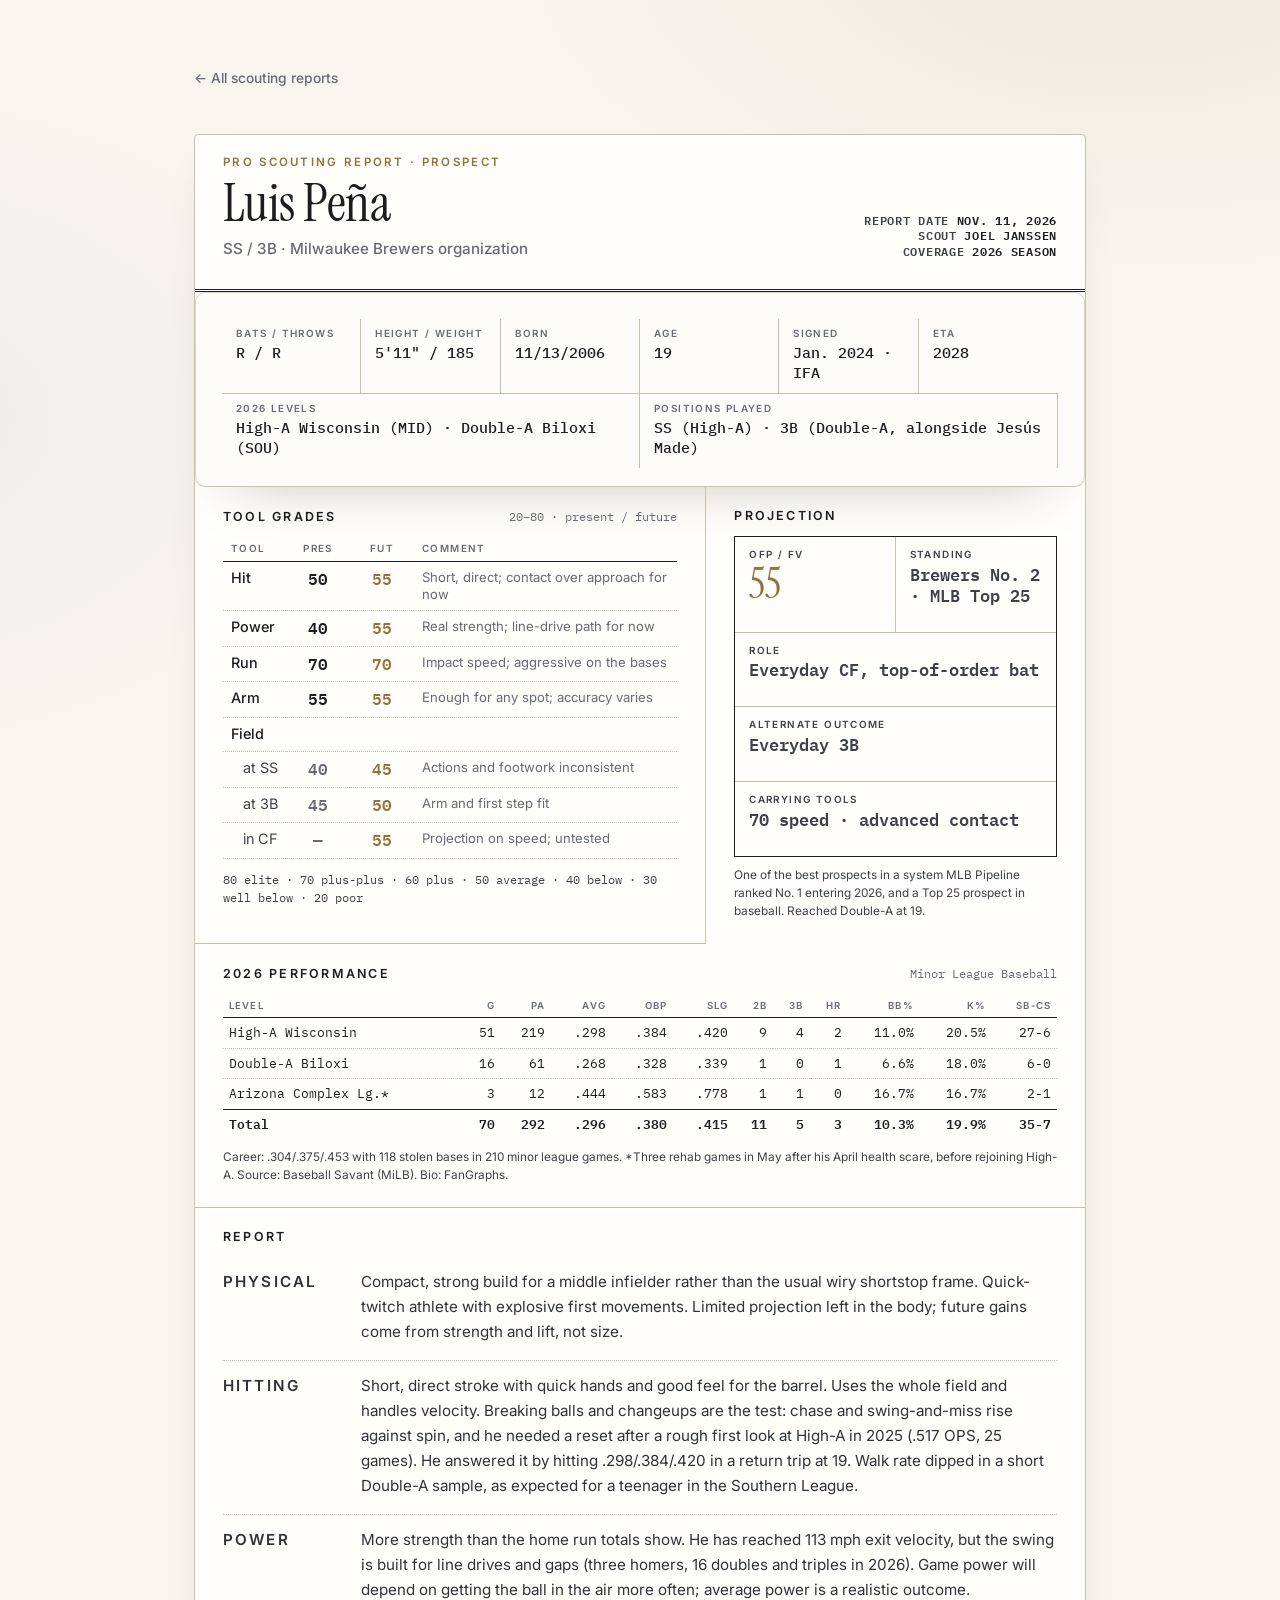
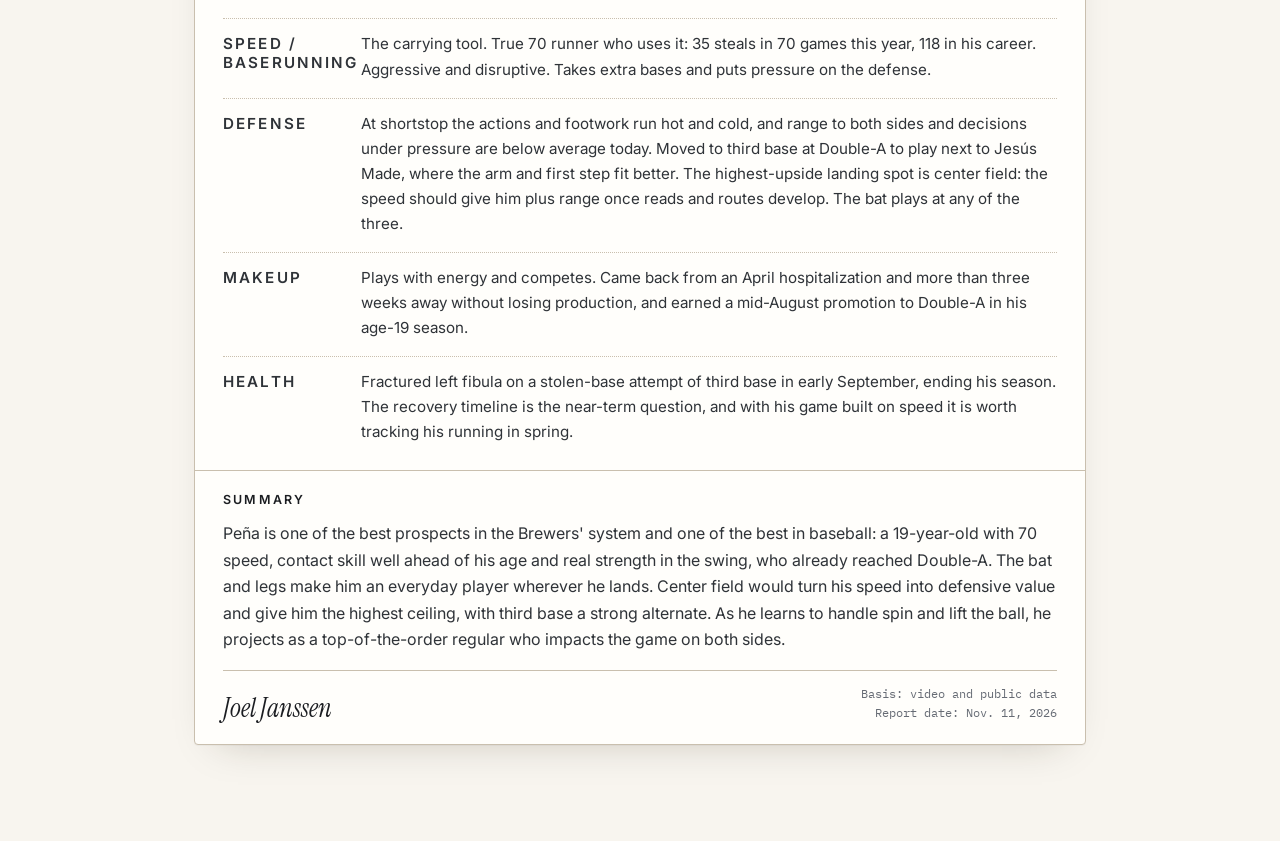
==== reports/2026-luis-pena.html @ c91b813a "Scouting: add Luis Peña pro scouting report Co-Authored-By: Claude Opus 5.5 <noreply@anthropic.com> " ====
<!doctype html>
<html lang="en">
<head>
  <meta charset="utf-8">
  <meta name="viewport" content="width=device-width, initial-scale=1">
  <meta name="color-scheme" content="light">
  <title>Scouting report: Luis Peña, SS, Milwaukee Brewers | Joel Janssen</title>
  <meta name="description" content="Pro scouting report on Brewers shortstop prospect Luis Peña: tool grades, 2026 performance, defensive outlook and projection. By Joel Janssen.">
  <link rel="icon" type="image/png" href="../images/favicon-32.png?v=20261111222240">
  <link rel="preconnect" href="https://fonts.googleapis.com">
  <link rel="preconnect" href="https://fonts.gstatic.com" crossorigin>
  <link href="https://fonts.googleapis.com/css2?family=Instrument+Serif:ital@0;1&family=Inter:wght@400;500;600&family=IBM+Plex+Mono:wght@400;500;600&display=swap" rel="stylesheet">
  <link rel="stylesheet" href="../styles.css?v=20261111222240">
  <style>
    .page.wide { max-width: 940px; }
    .sheet {
      --mono: "IBM Plex Mono", ui-monospace, "SFMono-Regular", Consolas, monospace;
      --rule: #c9bfae;
      background: #fffefb; border: 1px solid var(--rule); border-radius: 4px;
      box-shadow: 0 1px 0 rgba(0,0,0,.03), 0 18px 40px -24px rgba(40,30,10,.25);
      padding: 0; overflow: hidden; color: var(--ink);
    }
    .sheet-top {
      display: flex; justify-content: space-between; align-items: flex-end; gap: 16px; flex-wrap: wrap;
      padding: 22px 28px 16px; border-bottom: 3px double var(--ink);
    }
    .sheet-top .kind { font: 600 0.72rem/1 var(--sans); letter-spacing: .2em; text-transform: uppercase; color: var(--accent); margin-bottom: 8px; }
    .sheet-top h1 { font-size: clamp(2.3rem, 5vw, 3.3rem); margin: 0; }
    .sheet-top .org { font: 500 0.95rem/1.4 var(--sans); color: var(--muted); margin-top: 6px; }
    .stamp {
      font: 600 0.74rem/1.35 var(--mono); text-transform: uppercase; letter-spacing: .06em; text-align: right; color: var(--muted);
    }
    .stamp b { color: var(--ink); font-weight: 600; }

    /* boxed field grid, like a printed form */
    .fields { display: grid; grid-template-columns: repeat(6, 1fr); border-bottom: 1px solid var(--rule); }
    .f { padding: 9px 14px 10px; border-right: 1px solid var(--rule); border-top: 1px solid var(--rule); min-width: 0; }
    .fields > .f:nth-child(-n+6) { border-top: 0; }
    .f:nth-child(6n) { border-right: 0; }
    .f.s2 { grid-column: span 2; }
    .f.s3 { grid-column: span 3; }
    .f dt, .lbl { font: 600 0.62rem/1.2 var(--sans); letter-spacing: .14em; text-transform: uppercase; color: var(--muted); margin: 0 0 3px; }
    .f dd { margin: 0; font: 500 0.92rem/1.35 var(--mono); }

    .sec { padding: 22px 28px; border-bottom: 1px solid var(--rule); }
    .sec:last-child { border-bottom: 0; }
    .sec-h { display: flex; align-items: baseline; justify-content: space-between; gap: 12px; margin: 0 0 12px; }
    .sec-h h2 { font: 600 0.78rem/1.2 var(--sans); letter-spacing: .18em; text-transform: uppercase; margin: 0; padding: 0; border: 0; color: var(--ink); }
    .sec-h span { font: 400 0.78rem/1.2 var(--mono); color: var(--muted); }

    .two { display: grid; grid-template-columns: 1.35fr 1fr; gap: 0; }
    .two > .sec:first-child { border-right: 1px solid var(--rule); }

    table.g { width: 100%; border-collapse: collapse; font: 400 0.9rem/1.3 var(--mono); }
    table.g th { font: 600 0.62rem/1.2 var(--sans); letter-spacing: .14em; text-transform: uppercase; color: var(--muted); text-align: left; padding: 6px 8px; border-bottom: 1.5px solid var(--ink); }
    table.g td { padding: 7px 8px; border-bottom: 1px dotted var(--rule); vertical-align: top; }
    table.g td.n, table.g th.n { text-align: center; width: 64px; }
    table.g td.n { font-weight: 600; font-size: 1rem; }
    table.g td.fut { color: var(--accent); }
    table.g td.t { font-family: var(--sans); font-weight: 500; white-space: nowrap; }
    table.g td.c { font-family: var(--sans); color: var(--muted); font-size: 0.82rem; }
    table.g tr.sub td.t { padding-left: 20px; font-weight: 400; color: #3d4148; }

    .ofp { display: grid; grid-template-columns: repeat(2, 1fr); border: 1.5px solid var(--ink); }
    .ofp > div { padding: 12px 14px; border-right: 1px solid var(--rule); border-bottom: 1px solid var(--rule); }
    .ofp > div:nth-child(2n) { border-right: 0; }
    .ofp > div.wide { grid-column: span 2; border-right: 0; }
    .ofp > div:nth-last-child(1) { border-bottom: 0; }
    .ofp .v { font: 600 1.05rem/1.25 var(--mono); }
    .ofp .big { font: 400 2.6rem/1 var(--serif); color: var(--accent); }
    .scale { margin-top: 12px; font: 400 0.74rem/1.5 var(--mono); color: var(--muted); }

    .notes p { font-size: 0.95rem; color: #2f3338; margin: 0 0 4px; }
    .notes .item { display: grid; grid-template-columns: 120px 1fr; gap: 18px; padding: 12px 0; border-bottom: 1px dotted var(--rule); }
    .notes .item:last-child { border-bottom: 0; padding-bottom: 0; }
    .notes .item:first-child { padding-top: 0; }
    .notes .lbl { padding-top: 4px; }

    table.st { width: 100%; border-collapse: collapse; font: 400 0.84rem/1.3 var(--mono); }
    table.st th { font: 600 0.6rem/1.2 var(--sans); letter-spacing: .12em; text-transform: uppercase; color: var(--muted); padding: 6px 6px; border-bottom: 1.5px solid var(--ink); text-align: right; }
    table.st td { padding: 6px; text-align: right; border-bottom: 1px dotted var(--rule); white-space: nowrap; }
    table.st th:first-child, table.st td:first-child { text-align: left; }
    table.st tr.tot td { font-weight: 600; border-top: 1.5px solid var(--ink); border-bottom: 0; }
    .scroll { overflow-x: auto; }
    .fine { font: 400 0.74rem/1.5 var(--sans); color: var(--muted); margin: 10px 0 0; }

    .summary p { font-size: 1rem; color: #2f3338; }
    .sign { display: flex; justify-content: space-between; align-items: flex-end; gap: 16px; flex-wrap: wrap; margin-top: 18px; padding-top: 14px; border-top: 1px solid var(--rule); }
    .sign .who { font: 400 1.6rem/1 var(--serif); font-style: italic; }
    .sign .meta { font: 400 0.76rem/1.5 var(--mono); color: var(--muted); text-align: right; }

    @media (max-width: 760px) {
      .page.wide { padding: 40px 12px 72px; }
      .sheet-top, .sec { padding-left: 16px; padding-right: 16px; }
      .stamp { text-align: left; }
      .fields { grid-template-columns: repeat(2, 1fr); }
      .f, .f.s2, .f.s3 { grid-column: span 1; border-top: 1px solid var(--rule); }
      .fields > .f:nth-child(-n+2) { border-top: 0; }
      .fields > .f:nth-child(3), .fields > .f:nth-child(4), .fields > .f:nth-child(5), .fields > .f:nth-child(6) { border-top: 1px solid var(--rule); }
      .f:nth-child(odd) { border-right: 1px solid var(--rule); }
      .f:nth-child(even) { border-right: 0; }
      .f.full { grid-column: span 2; border-right: 0; }
      .two { grid-template-columns: 1fr; }
      .two > .sec:first-child { border-right: 0; }
      .notes .item { grid-template-columns: 1fr; gap: 4px; }
      table.g td.c { display: none; }
    }
  </style>
</head>
<body>
<main class="page wide">
  <a class="back" href="../index.html#scouting">← All scouting reports</a>

  <article class="sheet">
    <header class="sheet-top">
      <div>
        <p class="kind">Pro scouting report · Prospect</p>
        <h1>Luis Peña</h1>
        <p class="org">SS / 3B · Milwaukee Brewers organization</p>
      </div>
      <p class="stamp">Report date <b>Nov. 11, 2026</b><br>Scout <b>Joel Janssen</b><br>Coverage <b>2026 season</b></p>
    </header>

    <dl class="fields">
      <div class="f"><dt>Bats / throws</dt><dd>R / R</dd></div>
      <div class="f"><dt>Height / weight</dt><dd>5'11" / 185</dd></div>
      <div class="f"><dt>Born</dt><dd>11/13/2006</dd></div>
      <div class="f"><dt>Age</dt><dd>19</dd></div>
      <div class="f"><dt>Signed</dt><dd>Jan. 2024 · IFA</dd></div>
      <div class="f"><dt>ETA</dt><dd>2028</dd></div>
      <div class="f s3 full"><dt>2026 levels</dt><dd>High-A Wisconsin (MID) · Double-A Biloxi (SOU)</dd></div>
      <div class="f s3 full"><dt>Positions played</dt><dd>SS (High-A) · 3B (Double-A, alongside Jesús Made)</dd></div>
    </dl>

    <div class="two">
      <section class="sec">
        <div class="sec-h"><h2>Tool grades</h2><span>20–80 · present / future</span></div>
        <table class="g">
          <thead><tr><th>Tool</th><th class="n">Pres</th><th class="n">Fut</th><th>Comment</th></tr></thead>
          <tbody>
            <tr><td class="t">Hit</td><td class="n">50</td><td class="n fut">55</td><td class="c">Short, direct; contact over approach for now</td></tr>
            <tr><td class="t">Power</td><td class="n">40</td><td class="n fut">55</td><td class="c">Real strength; line-drive path for now</td></tr>
            <tr><td class="t">Run</td><td class="n">70</td><td class="n fut">70</td><td class="c">Impact speed; aggressive on the bases</td></tr>
            <tr><td class="t">Arm</td><td class="n">55</td><td class="n fut">55</td><td class="c">Enough for any spot; accuracy varies</td></tr>
            <tr><td class="t">Field</td><td class="n"></td><td class="n"></td><td class="c"></td></tr>
            <tr class="sub"><td class="t">at SS</td><td class="n">40</td><td class="n fut">45</td><td class="c">Actions and footwork inconsistent</td></tr>
            <tr class="sub"><td class="t">at 3B</td><td class="n">45</td><td class="n fut">50</td><td class="c">Arm and first step fit</td></tr>
            <tr class="sub"><td class="t">in CF</td><td class="n">—</td><td class="n fut">55</td><td class="c">Projection on speed; untested</td></tr>
          </tbody>
        </table>
        <p class="scale">80 elite · 70 plus-plus · 60 plus · 50 average · 40 below · 30 well below · 20 poor</p>
      </section>

      <section class="sec">
        <div class="sec-h"><h2>Projection</h2></div>
        <div class="ofp">
          <div><p class="lbl">OFP / FV</p><p class="big">55</p></div>
          <div><p class="lbl">Standing</p><p class="v">Brewers No. 2 · MLB Top 25</p></div>
          <div class="wide"><p class="lbl">Role</p><p class="v">Everyday CF, top-of-order bat</p></div>
          <div class="wide"><p class="lbl">Alternate outcome</p><p class="v">Everyday 3B</p></div>
          <div class="wide"><p class="lbl">Carrying tools</p><p class="v">70 speed · advanced contact</p></div>
        </div>
        <p class="fine">One of the best prospects in a system MLB Pipeline ranked No. 1 entering 2026, and a Top 25 prospect in baseball. Reached Double-A at 19.</p>
      </section>
    </div>

    <section class="sec">
      <div class="sec-h"><h2>2026 performance</h2><span>Minor League Baseball</span></div>
      <div class="scroll">
        <table class="st">
          <thead><tr><th>Level</th><th>G</th><th>PA</th><th>AVG</th><th>OBP</th><th>SLG</th><th>2B</th><th>3B</th><th>HR</th><th>BB%</th><th>K%</th><th>SB-CS</th></tr></thead>
          <tbody>
            <tr><td>High-A Wisconsin</td><td>51</td><td>219</td><td>.298</td><td>.384</td><td>.420</td><td>9</td><td>4</td><td>2</td><td>11.0%</td><td>20.5%</td><td>27-6</td></tr>
            <tr><td>Double-A Biloxi</td><td>16</td><td>61</td><td>.268</td><td>.328</td><td>.339</td><td>1</td><td>0</td><td>1</td><td>6.6%</td><td>18.0%</td><td>6-0</td></tr>
            <tr><td>Arizona Complex Lg.*</td><td>3</td><td>12</td><td>.444</td><td>.583</td><td>.778</td><td>1</td><td>1</td><td>0</td><td>16.7%</td><td>16.7%</td><td>2-1</td></tr>
            <tr class="tot"><td>Total</td><td>70</td><td>292</td><td>.296</td><td>.380</td><td>.415</td><td>11</td><td>5</td><td>3</td><td>10.3%</td><td>19.9%</td><td>35-7</td></tr>
          </tbody>
        </table>
      </div>
      <p class="fine">Career: .304/.375/.453 with 118 stolen bases in 210 minor league games. *Three rehab games in May after his April health scare, before rejoining High-A. Source: Baseball Savant (MiLB). Bio: FanGraphs.</p>
    </section>

    <section class="sec notes">
      <div class="sec-h"><h2>Report</h2></div>
      <div class="item"><p class="lbl">Physical</p><div><p>Compact, strong build for a middle infielder rather than the usual wiry shortstop frame. Quick-twitch athlete with explosive first movements. Limited projection left in the body; future gains come from strength and lift, not size.</p></div></div>
      <div class="item"><p class="lbl">Hitting</p><div><p>Short, direct stroke with quick hands and good feel for the barrel. Uses the whole field and handles velocity. Breaking balls and changeups are the test: chase and swing-and-miss rise against spin, and he needed a reset after a rough first look at High-A in 2025 (.517 OPS, 25 games). He answered it by hitting .298/.384/.420 in a return trip at 19. Walk rate dipped in a short Double-A sample, as expected for a teenager in the Southern League.</p></div></div>
      <div class="item"><p class="lbl">Power</p><div><p>More strength than the home run totals show. He has reached 113 mph exit velocity, but the swing is built for line drives and gaps (three homers, 16 doubles and triples in 2026). Game power will depend on getting the ball in the air more often; average power is a realistic outcome.</p></div></div>
      <div class="item"><p class="lbl">Speed / baserunning</p><div><p>The carrying tool. True 70 runner who uses it: 35 steals in 70 games this year, 118 in his career. Aggressive and disruptive. Takes extra bases and puts pressure on the defense.</p></div></div>
      <div class="item"><p class="lbl">Defense</p><div><p>At shortstop the actions and footwork run hot and cold, and range to both sides and decisions under pressure are below average today. Moved to third base at Double-A to play next to Jesús Made, where the arm and first step fit better. The highest-upside landing spot is center field: the speed should give him plus range once reads and routes develop. The bat plays at any of the three.</p></div></div>
      <div class="item"><p class="lbl">Makeup</p><div><p>Plays with energy and competes. Came back from an April hospitalization and more than three weeks away without losing production, and earned a mid-August promotion to Double-A in his age-19 season.</p></div></div>
      <div class="item"><p class="lbl">Health</p><div><p>Fractured left fibula on a stolen-base attempt of third base in early September, ending his season. The recovery timeline is the near-term question, and with his game built on speed it is worth tracking his running in spring.</p></div></div>
    </section>

    <section class="sec summary">
      <div class="sec-h"><h2>Summary</h2></div>
      <p>Peña is one of the best prospects in the Brewers' system and one of the best in baseball: a 19-year-old with 70 speed, contact skill well ahead of his age and real strength in the swing, who already reached Double-A. The bat and legs make him an everyday player wherever he lands. Center field would turn his speed into defensive value and give him the highest ceiling, with third base a strong alternate. As he learns to handle spin and lift the ball, he projects as a top-of-the-order regular who impacts the game on both sides.</p>
      <div class="sign">
        <span class="who">Joel Janssen</span>
        <span class="meta">Basis: video and public data<br>Report date: Nov. 11, 2026</span>
      </div>
    </section>
  </article>
</main>
</body>
</html>
---- styles.css ----
/* ------------------------------------------------------------------
   Colours. Change --accent to restyle the whole site.
------------------------------------------------------------------- */
:root {
  color-scheme: light;
  --bg: #f8f5ef;          /* warm ivory */
  --band: #f0eadf;        /* slightly deeper ivory for alternating sections */
  --warm: #e9dcc5;        /* sand, for the contact section */
  --surface: #fdfcf9;
  --ink: #1b1d21;
  --muted: #666b74;
  --line: #ddd5c6;
  --accent: #96723a;      /* brass */
  --accent-soft: rgba(150, 114, 58, 0.13);
  --green: #2f5d4a;       /* field green, used sparingly */
  --on-accent: #fdfbf7;
  --serif: "Instrument Serif", "Iowan Old Style", Georgia, serif;
  --sans: "Inter", "Segoe UI", system-ui, -apple-system, Arial, sans-serif;
  --ease: cubic-bezier(.2, .7, .2, 1);
}

* { box-sizing: border-box; }
html { scroll-behavior: smooth; scroll-padding-top: 84px; background: var(--bg); }
body {
  margin: 0; color: var(--ink); overflow-x: clip;
  background:
    radial-gradient(900px 520px at 88% -80px, rgba(150, 114, 58, 0.10), transparent 70%),
    radial-gradient(700px 480px at -10% 420px, rgba(47, 93, 74, 0.06), transparent 70%),
    var(--bg);
  font: 400 16.5px/1.65 var(--sans); -webkit-font-smoothing: antialiased;
}
a { color: inherit; }
h1, h2, h3, h4 { margin: 0; font-weight: 400; text-wrap: balance; }
h1, h2, .statement { font-family: var(--serif); letter-spacing: -0.01em; line-height: 1.06; }
h1 { font-size: clamp(2.7rem, 6.2vw, 4.9rem); }
h1 em { color: var(--accent); }
h2 { font-size: clamp(1.9rem, 3.6vw, 2.7rem); }
h3 { font: 600 1.08rem/1.3 var(--sans); letter-spacing: -0.01em; }
p { margin: 0 0 14px; }
ul { margin: 0; padding: 0; list-style: none; }
::selection { background: var(--accent); color: var(--on-accent); }

/* ---- reading progress line ---- */
.progress {
  position: fixed; inset: 0 0 auto 0; height: 2px; z-index: 30;
  background: var(--accent); transform-origin: 0 50%; transform: scaleX(0);
}

/* ---- top bar ---- */
.top {
  position: sticky; top: 0; z-index: 20;
  display: flex; align-items: center; gap: 22px;
  padding: 16px max(24px, calc((100vw - 1120px) / 2));
  background: color-mix(in srgb, var(--bg) 84%, transparent);
  backdrop-filter: blur(14px) saturate(1.2); -webkit-backdrop-filter: blur(14px) saturate(1.2);
  border-bottom: 1px solid transparent; transition: border-color .3s;
}
.top.scrolled { border-bottom-color: var(--line); }
.brand { display: inline-flex; align-items: center; gap: 11px; font: 400 1.5rem/1 var(--serif); text-decoration: none; white-space: nowrap; margin-right: auto; }
.brand img { display: block; width: 36px; height: 36px; transition: transform .5s var(--ease); }
.brand:hover img { transform: rotate(-8deg) scale(1.06); }
.top nav { display: flex; gap: 24px; overflow-x: auto; scrollbar-width: none; }
.top nav::-webkit-scrollbar { display: none; }
.top nav a {
  position: relative; text-decoration: none; color: var(--muted); white-space: nowrap;
  font-size: 0.86rem; font-weight: 500; padding: 6px 0; transition: color .25s;
}
.top nav a::after {
  content: ""; position: absolute; left: 0; right: 0; bottom: 0; height: 1px; background: var(--accent);
  transform: scaleX(0); transform-origin: 0 50%; transition: transform .35s var(--ease);
}
.top nav a:hover, .top nav a[aria-current="true"] { color: var(--ink); }
.top nav a:hover::after, .top nav a[aria-current="true"]::after { transform: scaleX(1); }
.social { display: flex; gap: 8px; flex: none; }
.social a {
  width: 34px; height: 34px; border-radius: 50%; border: 1px solid var(--line); display: grid; place-items: center;
  transition: border-color .25s, color .25s, transform .3s var(--ease), background-color .25s;
}
.social a:hover { border-color: var(--accent); color: var(--on-accent); background: var(--accent); transform: translateY(-2px); }
.social svg { width: 16px; height: 16px; fill: none; stroke: currentColor; stroke-width: 1.6; stroke-linecap: round; stroke-linejoin: round; }

/* ---- layout ---- */
main { max-width: 1120px; margin: 0 auto; padding: 0 24px; }
section { padding: 104px 0; }
/* a section with class "band" gets a full-width tinted background */
.band { background: var(--band); box-shadow: 0 0 0 100vmax var(--band); clip-path: inset(0 -100vmax); }
.band.warm { background: var(--warm); box-shadow: 0 0 0 100vmax var(--warm); }
.eyebrow {
  display: flex; align-items: center; gap: 10px; margin-bottom: 22px;
  text-transform: uppercase; letter-spacing: 0.18em; font-size: 0.72rem; font-weight: 600; color: var(--muted);
}
.section-head { display: flex; align-items: baseline; gap: 18px; padding-bottom: 22px; margin-bottom: 44px; border-bottom: 1px solid var(--line); }
.num { font: 500 0.78rem/1 var(--sans); letter-spacing: 0.14em; color: var(--accent); }
.split { display: grid; grid-template-columns: 1.15fr 1fr; gap: 64px; align-items: start; }
.split.even { grid-template-columns: 1fr 1fr; }
.statement { font-size: clamp(1.55rem, 2.7vw, 2.15rem); line-height: 1.22; margin: 0; }
.section-note { color: var(--muted); max-width: 60ch; margin: -22px 0 36px; }

/* ---- hero ---- */
.hero {
  min-height: calc(100vh - 190px); padding: 72px 0 64px;
  display: grid; grid-template-columns: 1.15fr 1fr; gap: 56px; align-items: center;
}
.pulse { flex: none; width: 7px; height: 7px; border-radius: 50%; background: var(--accent); animation: pulse 2.6s infinite; }
@keyframes pulse { 0% { box-shadow: 0 0 0 0 rgba(150, 114, 58, .55); } 70%, 100% { box-shadow: 0 0 0 9px rgba(150, 114, 58, 0); } }
.lede { font-size: 1.1rem; color: var(--muted); max-width: 50ch; margin: 28px 0 36px; }
.now { display: inline-flex; align-items: center; gap: 12px; margin: -12px 0 30px; padding: 7px 16px 7px 7px; border: 1px solid var(--line); border-radius: 999px; background: color-mix(in srgb, var(--surface) 70%, transparent); font-size: 0.88rem; font-weight: 500; }
.now b { background: var(--accent); color: var(--on-accent); border-radius: 999px; padding: 3px 11px; font-size: 0.68rem; font-weight: 600; letter-spacing: 0.14em; text-transform: uppercase; }
.actions { display: flex; flex-wrap: wrap; gap: 12px; }
.btn {
  display: inline-flex; align-items: center; gap: 10px; text-decoration: none;
  font-size: 0.9rem; font-weight: 600; padding: 14px 26px; border-radius: 999px;
  border: 1px solid var(--line); background: color-mix(in srgb, var(--surface) 70%, transparent);
  transition: transform .3s var(--ease), border-color .3s, background-color .3s, color .3s;
}
.btn span { transition: transform .3s var(--ease); }
.btn:hover { transform: translateY(-2px); border-color: var(--ink); }
.btn:hover span { transform: translate(3px, 0); }
.btn[href$=".pdf"]:hover span { transform: translate(0, 3px); }
.btn.primary { background: var(--ink); border-color: var(--ink); color: var(--bg); }
.btn.primary:hover { background: var(--accent); border-color: var(--accent); color: var(--on-accent); }

/* the playing surfaces: each draws itself, then gives way to the next */
.fields { margin: 0; background: var(--surface); border: 1px solid var(--line); border-radius: 10px; padding: 26px 26px 18px; box-shadow: 0 30px 60px -40px rgba(60, 45, 20, .35); }
.stage { position: relative; aspect-ratio: 440 / 300; }
.field { position: absolute; inset: 0; width: 100%; height: 100%; overflow: visible; opacity: 0; transition: opacity .7s var(--ease); }
.field.on { opacity: 1; }
.field .draw { fill: none; stroke: var(--line); stroke-width: 1.4; stroke-linecap: round; stroke-linejoin: round; }
.field .edge { stroke: var(--muted); }
.field .main { stroke: var(--green); stroke-width: 1.8; }
.field .accent { stroke: var(--accent); stroke-width: 2; }
.field .route { fill: none; stroke: var(--accent); stroke-width: 1.4; stroke-dasharray: 3 5; stroke-linecap: round; }
.field .marks circle { fill: var(--accent); opacity: .85; transform-box: fill-box; transform-origin: center; }
.js .field .draw { stroke-dasharray: 1; stroke-dashoffset: 1; }
.js .field .route { opacity: 0; }
.js .field .marks circle { transform: scale(0); }
.js .field.on .draw { stroke-dashoffset: 0; transition: stroke-dashoffset 1.7s var(--ease); }
.js .field.on .main { transition-delay: .25s; }
.js .field.on .accent { transition-delay: .4s; }
.js .field.on .thin { transition-delay: .55s; }
.js .field.on .route { opacity: .9; transition: opacity .8s 1.5s; }
.js .field.on .marks circle { transform: scale(1); transition: transform .55s var(--ease); transition-delay: calc(1.6s + var(--i, 0) * 80ms); }
.fields figcaption { display: flex; justify-content: space-between; align-items: center; margin-top: 16px; padding-top: 14px; border-top: 1px solid var(--line); font-size: 0.72rem; letter-spacing: 0.16em; text-transform: uppercase; color: var(--muted); }
.field-name { transition: opacity .35s; }
.ticks { display: flex; gap: 6px; }
.ticks i { width: 18px; height: 2px; background: var(--line); transition: background-color .4s, width .4s var(--ease); }
.ticks i.on { background: var(--accent); width: 30px; }

/* ---- moving band of focus areas ---- */
.marquee { overflow: hidden; padding: 20px 0; border-top: 1px solid var(--line); border-bottom: 1px solid var(--line); margin: 0 calc(50% - 50vw); -webkit-mask-image: linear-gradient(90deg, transparent, #000 12%, #000 88%, transparent); mask-image: linear-gradient(90deg, transparent, #000 12%, #000 88%, transparent); }
.track { display: flex; width: max-content; animation: slide 48s linear infinite; }
.marquee:hover .track { animation-play-state: paused; }
.track span { font: 400 1.5rem/1 var(--serif); color: var(--ink); white-space: nowrap; padding: 0 26px; position: relative; }
.track span::after { content: ""; position: absolute; right: -3px; top: 50%; width: 5px; height: 5px; border-radius: 50%; background: var(--accent); transform: translateY(-50%); }
@keyframes slide { to { transform: translateX(-50%); } }

/* ---- about ---- */
.split > div > p:not(.statement) { color: var(--muted); }
.facts { margin: 30px 0 0; }
.facts div { display: grid; grid-template-columns: 110px 1fr; gap: 16px; padding: 14px 0; border-top: 1px solid var(--line); }
.facts dt, .mini { text-transform: uppercase; letter-spacing: 0.14em; font-size: 0.7rem; font-weight: 600; color: var(--muted); padding-top: 3px; }
.facts dd { margin: 0; font-weight: 500; }
.pillars { display: grid; grid-template-columns: repeat(3, 1fr); gap: 20px; margin-top: 72px; }
.pillar { position: relative; background: var(--surface); border: 1px solid var(--line); border-radius: 8px; padding: 30px 28px 26px; transition: transform .45s var(--ease), box-shadow .45s var(--ease), border-color .3s; }
.pillar:hover { transform: translateY(-4px); border-color: color-mix(in srgb, var(--accent) 45%, var(--line)); box-shadow: 0 22px 44px -30px rgba(60, 45, 20, .4); }
.pillar-num { display: block; font: italic 400 1.5rem/1 var(--serif); color: var(--accent); margin-bottom: 26px; }
.pillar h3 { font: 400 1.7rem/1.1 var(--serif); margin-bottom: 10px; }
.pillar p { color: var(--muted); font-size: 0.95rem; margin: 0; }

/* ---- photos: each spot only shows once its image file exists ---- */
.portrait { margin: 36px 0 0; max-width: 340px; border-radius: 8px; overflow: hidden; border: 1px solid var(--line); box-shadow: 0 30px 60px -40px rgba(60, 45, 20, .45); }
.portrait img { display: block; width: 100%; aspect-ratio: 4 / 5; object-fit: cover; transition: transform 1.2s var(--ease); }
.portrait:hover img { transform: scale(1.04); }
.gallery { display: grid; grid-auto-flow: column; grid-auto-columns: 1fr; gap: 20px; margin-top: 20px; }
.gallery:not(:has(figure)) { display: none; }
.gallery figure { position: relative; margin: 0; border-radius: 8px; overflow: hidden; border: 1px solid var(--line); }
.gallery img { display: block; width: 100%; aspect-ratio: 3 / 2; object-fit: cover; transition: transform 1.2s var(--ease); }
.gallery figure:hover img { transform: scale(1.05); }
.gallery figcaption { position: absolute; left: 12px; bottom: 12px; background: var(--surface); border-radius: 999px; padding: 5px 14px; font-size: 0.7rem; font-weight: 600; letter-spacing: 0.12em; text-transform: uppercase; }
.credit { margin: 10px 0 0; text-align: right; font-size: 0.72rem; color: var(--muted); letter-spacing: 0.04em; }
.gallery:not(:has(figure)) + .credit { display: none; }
.job-logo { float: right; width: 92px; margin: -6px 0 8px 20px; mix-blend-mode: multiply; }
.job-logo.tile { width: 60px; height: 60px; object-fit: cover; border-radius: 12px; margin-top: -4px; mix-blend-mode: normal; border: 1px solid var(--line); }
.job-logo.tile.contain { object-fit: contain; background: #fff; padding: 5px; }

/* ---- scouting report list ---- */
.reports { border-top: 1px solid var(--line); }
.report { display: grid; grid-template-columns: 130px 1fr auto 28px; gap: 24px; align-items: center; padding: 24px 0; border-bottom: 1px solid var(--line); text-decoration: none; transition: padding .4s var(--ease), background-color .4s; }
.report:hover { padding-left: 14px; padding-right: 14px; background: var(--accent-soft); }
.report-sport, .report-date { font-size: 0.72rem; font-weight: 600; letter-spacing: 0.14em; text-transform: uppercase; color: var(--accent); }
.report-date { color: var(--muted); }
.report-name { font: 400 1.6rem/1.15 var(--serif); }
.report-name small { display: block; font: 400 0.9rem/1.4 var(--sans); color: var(--muted); margin-top: 4px; }
.report-arrow { color: var(--accent); transition: transform .4s var(--ease); }
.report:hover .report-arrow { transform: translateX(6px); }

/* ---- a single report or article page ---- */
.page { max-width: 780px; margin: 0 auto; padding: 64px 24px 96px; }
.page .back { display: inline-block; margin-bottom: 44px; font-size: 0.86rem; font-weight: 500; color: var(--muted); text-decoration: none; }
.page .back:hover { color: var(--accent); }
.page h1 { font-size: clamp(2.4rem, 5vw, 3.6rem); margin-bottom: 10px; }
.page .sub { color: var(--muted); margin-bottom: 36px; }
.page h2 { font-size: 1.8rem; margin: 48px 0 14px; padding-top: 24px; border-top: 1px solid var(--line); }
.page p, .page li { color: #3d4148; }
.page ul.list { list-style: disc; padding-left: 22px; }
.page ul.list li { margin-bottom: 8px; }
.snapshot { display: grid; grid-template-columns: repeat(auto-fit, minmax(150px, 1fr)); gap: 1px; background: var(--line); border: 1px solid var(--line); border-radius: 8px; overflow: hidden; margin: 0; }
.snapshot div { background: var(--surface); padding: 16px 18px; }
.snapshot dt { text-transform: uppercase; letter-spacing: 0.14em; font-size: 0.68rem; font-weight: 600; color: var(--muted); margin-bottom: 4px; }
.snapshot dd { margin: 0; font: 400 1.35rem/1.2 var(--serif); }
.page img { max-width: 100%; border-radius: 8px; border: 1px solid var(--line); }

/* ---- stat strip ---- */
.stats { display: grid; grid-template-columns: repeat(4, 1fr); border-top: 1px solid var(--line); border-bottom: 1px solid var(--line); }
.stats li { padding: 34px 24px 30px 0; }
.stats li + li { padding-left: 24px; border-left: 1px solid var(--line); }
.stats b { display: block; font: 400 clamp(2.5rem, 4.6vw, 3.6rem)/1 var(--serif); font-variant-numeric: tabular-nums; }
.stats span { display: block; margin-top: 10px; color: var(--muted); font-size: 0.88rem; max-width: 22ch; }

/* ---- experience timeline ---- */
.job { position: relative; display: grid; grid-template-columns: 210px 1fr; gap: 40px; padding: 0 0 52px 34px; }
.job::before { content: ""; position: absolute; left: 4px; top: 12px; bottom: -12px; width: 1px; background: var(--line); }
.job:last-child { padding-bottom: 0; }
.job:last-child::before { display: none; }
.job::after {
  content: ""; position: absolute; left: 0; top: 7px; width: 9px; height: 9px; border-radius: 50%;
  background: var(--bg); border: 1.5px solid var(--accent); transition: background-color .4s, box-shadow .4s;
}
.job:hover::after { background: var(--accent); box-shadow: 0 0 0 5px var(--accent-soft); }
.when { margin: 0; padding-top: 2px; font-size: 0.8rem; font-weight: 600; letter-spacing: 0.1em; text-transform: uppercase; color: var(--muted); }
.org { color: var(--accent); font-size: 0.92rem; font-weight: 500; margin: 6px 0 14px; }
.job li { position: relative; padding-left: 20px; margin-bottom: 8px; color: var(--muted); max-width: 68ch; }
.job li::before { content: ""; position: absolute; left: 0; top: 0.78em; width: 8px; height: 1px; background: var(--muted); }

/* ---- cards ---- */
.cards { display: grid; grid-template-columns: repeat(2, 1fr); gap: 20px; }
.card {
  position: relative; overflow: hidden; display: flex; flex-direction: column;
  background: var(--surface); border: 1px solid var(--line); border-radius: 8px; padding: 32px;
  transition: transform .45s var(--ease), border-color .3s, box-shadow .45s var(--ease);
}
.card::before {                       /* soft light that follows the pointer */
  content: ""; position: absolute; inset: 0; pointer-events: none; opacity: 0; transition: opacity .4s;
  background: radial-gradient(420px circle at var(--mx, 50%) var(--my, 0%), var(--accent-soft), transparent 65%);
}
.card::after {
  content: ""; position: absolute; left: 0; top: 0; height: 2px; width: 100%; background: var(--accent);
  transform: scaleX(0); transform-origin: 0 50%; transition: transform .6s var(--ease);
}
.card:hover { transform: translateY(-4px); border-color: color-mix(in srgb, var(--accent) 45%, var(--line)); box-shadow: 0 22px 44px -30px rgba(60, 45, 20, .45); }
.card:hover::before { opacity: 1; }
.card:hover::after { transform: scaleX(1); }
.card > * { position: relative; }
.card .meta { display: flex; justify-content: space-between; align-items: center; gap: 12px; margin-bottom: 18px; font-size: 0.7rem; font-weight: 600; letter-spacing: 0.14em; text-transform: uppercase; color: var(--muted); }
.pill { border: 1px solid var(--line); border-radius: 999px; padding: 3px 10px; letter-spacing: 0.1em; }
.card h3 { font: 400 1.6rem/1.15 var(--serif); margin-bottom: 14px; }
.card p { color: var(--muted); font-size: 0.95rem; }
.tags { display: flex; flex-wrap: wrap; gap: 6px 18px; margin: auto 0 0; padding-top: 18px; border-top: 1px solid var(--line); }
.tags span { font-size: 0.78rem; font-weight: 500; color: var(--ink); }
.card .links { margin: 16px 0 0; }
.card .links a { color: var(--accent); font-weight: 600; text-decoration: none; }
.empty { border: 1px dashed color-mix(in srgb, var(--accent) 40%, var(--line)); border-radius: 8px; padding: 56px 32px; text-align: center; background: color-mix(in srgb, var(--surface) 60%, transparent); }
.empty p:last-child { color: var(--muted); margin: 12px 0 0; }

/* ---- clubs ---- */
.clubs { display: grid; grid-template-columns: repeat(2, 1fr); border-top: 1px solid var(--line); }
.club { display: grid; grid-template-columns: 64px 1fr; gap: 22px; align-items: start; padding: 30px 28px 30px 0; border-bottom: 1px solid var(--line); transition: background-color .4s, padding-left .4s var(--ease); }
.club:nth-child(even) { padding-left: 28px; border-left: 1px solid var(--line); }
.club:hover { background: var(--accent-soft); padding-left: 16px; }
.club:nth-child(even):hover { padding-left: 36px; }
.club-mark { width: 64px; height: 64px; border-radius: 50%; border: 1px solid var(--accent); display: grid; place-items: center; font: 400 1.1rem/1 var(--serif); color: var(--accent); transition: background-color .4s, color .4s; }
.club:hover .club-mark { background: var(--accent); color: var(--on-accent); }
.club-mark.photo { object-fit: cover; padding: 0; border-color: var(--line); }
.club h3 { font: 400 1.5rem/1.15 var(--serif); margin-bottom: 4px; }
.club .role { font-size: 0.72rem; font-weight: 600; letter-spacing: 0.14em; text-transform: uppercase; color: var(--accent); margin-bottom: 8px; }
.club p:last-child { color: var(--muted); font-size: 0.95rem; margin: 0; }

/* ---- skills ---- */
.mini { margin: 0 0 14px; }
.chips { display: flex; flex-wrap: wrap; gap: 8px; margin-bottom: 34px; }
.chips li { background: var(--surface); border: 1px solid var(--line); border-radius: 999px; padding: 7px 16px; font-size: 0.86rem; font-weight: 500; transition: border-color .3s, color .3s, transform .3s var(--ease); }
.chips li:hover { border-color: var(--accent); color: var(--accent); transform: translateY(-2px); }
.school { padding: 16px 0; border-top: 1px solid var(--line); }
.school h4 { font: 400 1.35rem/1.2 var(--serif); margin-bottom: 6px; }
.school p { color: var(--muted); margin: 0; font-size: 0.95rem; }
.school:has(.school-logo) { display: grid; grid-template-columns: 54px 1fr; column-gap: 18px; }
.school-logo { grid-row: 1 / span 2; width: 54px; height: 54px; object-fit: cover; border-radius: 10px; margin-top: 2px; }
.school-logo.blend { object-fit: contain; mix-blend-mode: multiply; border-radius: 0; }

/* ---- awards ---- */
.awards li { display: grid; grid-template-columns: 160px 1fr auto; gap: 24px; padding: 22px 0; border-bottom: 1px solid var(--line); transition: padding-left .4s var(--ease); }
.awards li:hover { padding-left: 10px; }
.awards span { font-size: 0.8rem; font-weight: 600; letter-spacing: 0.1em; color: var(--accent); padding-top: 5px; }
.awards div { color: var(--muted); font-size: 0.95rem; }
.awards strong { display: block; font: 400 1.35rem/1.25 var(--serif); color: var(--ink); margin-bottom: 4px; }
.award-photo { width: 84px; height: 104px; object-fit: cover; object-position: 50% 22%; border-radius: 8px; border: 1px solid var(--line); margin: -4px 0; transition: transform .5s var(--ease), box-shadow .5s var(--ease); }
.award-photo.wide { width: 130px; object-position: 50% 50%; }
.award-photo.full { width: auto; object-fit: contain; }
.award-photo { cursor: zoom-in; }

/* enlarged photo, shown when an award photo is clicked */
.lightbox { position: fixed; inset: 0; z-index: 50; display: grid; place-items: center; padding: 24px; background: rgba(248, 245, 239, .94); backdrop-filter: blur(6px); opacity: 0; pointer-events: none; transition: opacity .35s var(--ease); cursor: zoom-out; }
.lightbox.open { opacity: 1; pointer-events: auto; }
.lightbox img { max-width: min(92vw, 900px); max-height: 88vh; border-radius: 10px; border: 1px solid var(--line); box-shadow: 0 40px 80px -40px rgba(60, 45, 20, .6); transform: scale(.96); transition: transform .45s var(--ease); }
.lightbox.open img { transform: none; }
.awards li:hover .award-photo { transform: scale(1.06) rotate(-1.5deg); box-shadow: 0 16px 30px -18px rgba(60, 45, 20, .5); }

/* ---- contact / footer ---- */
.contact { text-align: center; padding: 120px 0; }
.contact .eyebrow { justify-content: center; }
.contact h2 { font-size: clamp(2.1rem, 4.6vw, 3.5rem); margin-bottom: 40px; }
.contact .actions { justify-content: center; }
.contact .btn.ghost { background: color-mix(in srgb, var(--surface) 55%, transparent); border-color: color-mix(in srgb, var(--ink) 22%, transparent); }
footer {
  max-width: 1120px; margin: 0 auto; padding: 26px 24px 40px;
  display: flex; justify-content: space-between; color: var(--muted); font-size: 0.82rem;
}
footer a { text-decoration: none; transition: color .25s; }
footer a:hover { color: var(--accent); }

/* ---- reveal on scroll (only when scripts run) ---- */
.js .reveal { opacity: 0; transform: translateY(22px); transition: opacity .9s var(--ease), transform .9s var(--ease); transition-delay: var(--d, 0ms); }
.js .reveal.in { opacity: 1; transform: none; }

/* ---- small screens ---- */
@media (max-width: 900px) {
  section { padding: 72px 0; }
  .top { gap: 14px; padding: 12px 16px; }
  .top nav { gap: 18px; }
  .social { display: none; }
  main { padding: 0 16px; }
  .hero { grid-template-columns: 1fr; min-height: 0; padding: 48px 0 48px; gap: 40px; }
  .fields { padding: 18px 18px 14px; }
  .split, .split.even { grid-template-columns: 1fr; gap: 30px; }
  .pillars { grid-template-columns: 1fr; margin-top: 48px; }
  .stats { grid-template-columns: 1fr 1fr; }
  .stats li, .stats li + li { padding: 24px 16px 24px 0; border-left: 0; }
  .stats li:nth-child(even) { padding-left: 16px; border-left: 1px solid var(--line); }
  .stats li:nth-child(n+3) { border-top: 1px solid var(--line); }
  .job { grid-template-columns: 1fr; gap: 8px; padding-left: 28px; padding-bottom: 40px; }
  .cards, .clubs { grid-template-columns: 1fr; }
  .gallery { grid-auto-flow: row; }
  .portrait { max-width: 100%; }
  .report { grid-template-columns: 1fr 24px; gap: 6px 12px; }
  .report-sport, .report-date { grid-column: 1; }
  .report-arrow { grid-column: 2; grid-row: 1 / span 3; }
  .club, .club:nth-child(even) { padding: 26px 0; border-left: 0; grid-template-columns: 52px 1fr; gap: 18px; }
  .club:hover, .club:nth-child(even):hover { padding-left: 8px; }
  .club-mark { width: 52px; height: 52px; font-size: 0.95rem; }
  .card { padding: 26px; }
  .awards li { grid-template-columns: 1fr auto; gap: 4px 16px; }
  .awards li > span, .awards li > div { grid-column: 1; }
  .award-photo { grid-column: 2; grid-row: 1 / span 2; width: 72px; height: 90px; margin: 0; }
  .award-photo.wide { width: 104px; height: 84px; }
  .award-photo.full { width: auto; height: 90px; }
  .job-logo { width: 72px; }
  .job-logo.tile { width: 48px; height: 48px; }
  .contact { padding: 84px 0; }
  .section-head { margin-bottom: 32px; }
  .track span { font-size: 1.25rem; padding: 0 20px; }
  footer { padding: 22px 16px 32px; }
}

/* ---- for visitors who ask their device for less motion ---- */
@media (prefers-reduced-motion: reduce) {
  html { scroll-behavior: auto; }
  *, *::before, *::after { animation: none !important; transition: none !important; }
  .js .reveal { opacity: 1; transform: none; }
}

/* ==================================================================
   Motion details
================================================================== */
/* headline: each word slides up from behind a mask */
.js h1.words { opacity: 1; transform: none; }
.w { display: inline-block; overflow: hidden; vertical-align: bottom; padding: .1em .1em .18em 0; margin: -.1em -.1em -.18em 0; }
.w > span { display: inline-block; transform: translateY(115%); transition: transform 1.05s var(--ease); transition-delay: calc(var(--wi, 0) * 70ms + 120ms); }
h1.words.in .w > span { transform: none; }

/* playing-surface card: tilts toward the pointer */
.js .fields.reveal.in { transform: perspective(1000px) rotateX(var(--rx, 0deg)) rotateY(var(--ry, 0deg)); transition: opacity .9s var(--ease), transform .5s var(--ease); }

/* a ball travels the dotted route, then the target marker pulses */
.field .ball { fill: var(--ink); opacity: 0; transition: opacity .3s; }
.field.live .ball { opacity: 1; }
.field.hit .ball { opacity: 0; }
.field.hit .marks circle:first-child { animation: hit .8s var(--ease); }
@keyframes hit { 0% { transform: scale(1); } 35% { transform: scale(1.8); } 100% { transform: scale(1); } }

/* section headings: the rule draws across */
.section-head { position: relative; border-bottom: 0; }
.section-head::after { content: ""; position: absolute; left: 0; right: 0; bottom: 0; height: 1px; background: var(--line); transform-origin: 0 50%; }
.js .section-head.reveal::after { transform: scaleX(0); transition: transform 1.3s var(--ease) .15s; }
.js .section-head.reveal.in::after { transform: none; }

/* experience: a brass line fills down the timeline as you scroll */
.timeline { position: relative; }
.timeline::after { content: ""; position: absolute; left: 4px; top: 12px; width: 1px; height: calc(var(--fill, 0) * (100% - 24px)); background: var(--accent); transition: height .25s linear; }
.job::after { z-index: 1; }

/* photos: wipe in from the top */
.js .gallery figure.reveal img { clip-path: inset(0 0 100% 0); transform: scale(1.12); }
.js .gallery figure.reveal.in img { clip-path: inset(0); transform: none; transition: clip-path 1.1s var(--ease), transform 1.6s var(--ease); transition-delay: var(--d, 0ms); }
.js .gallery figure.reveal.in:hover img { transform: scale(1.05); transition-delay: 0ms; }
.js .reveal .portrait img { transition: clip-path 1.2s var(--ease) .25s, transform 1.2s var(--ease); }
.js .reveal:not(.in) .portrait img { clip-path: inset(0 0 100% 0); }
.js .reveal.in .portrait img { clip-path: inset(0); }

@media (prefers-reduced-motion: reduce) {
  .w > span, .js .section-head.reveal::after { transform: none !important; }
  .js img { clip-path: none !important; transform: none !important; }
  .timeline::after { display: none; }
}

/* large monogram above the contact heading */
.seal { display: block; width: 132px; height: 132px; margin: 0 auto 30px; filter: drop-shadow(0 18px 26px rgba(60, 45, 20, .22)); }
.js .seal.reveal { transform: translateY(22px) scale(.9) rotate(-10deg); transition: opacity 1s var(--ease), transform 1.2s var(--ease); }
.js .seal.reveal.in { transform: none; }
.js .seal.reveal.in:hover { transform: scale(1.05) rotate(3deg); transition-duration: .5s; }
@media (max-width: 900px) { .seal { width: 108px; height: 108px; margin-bottom: 24px; } }
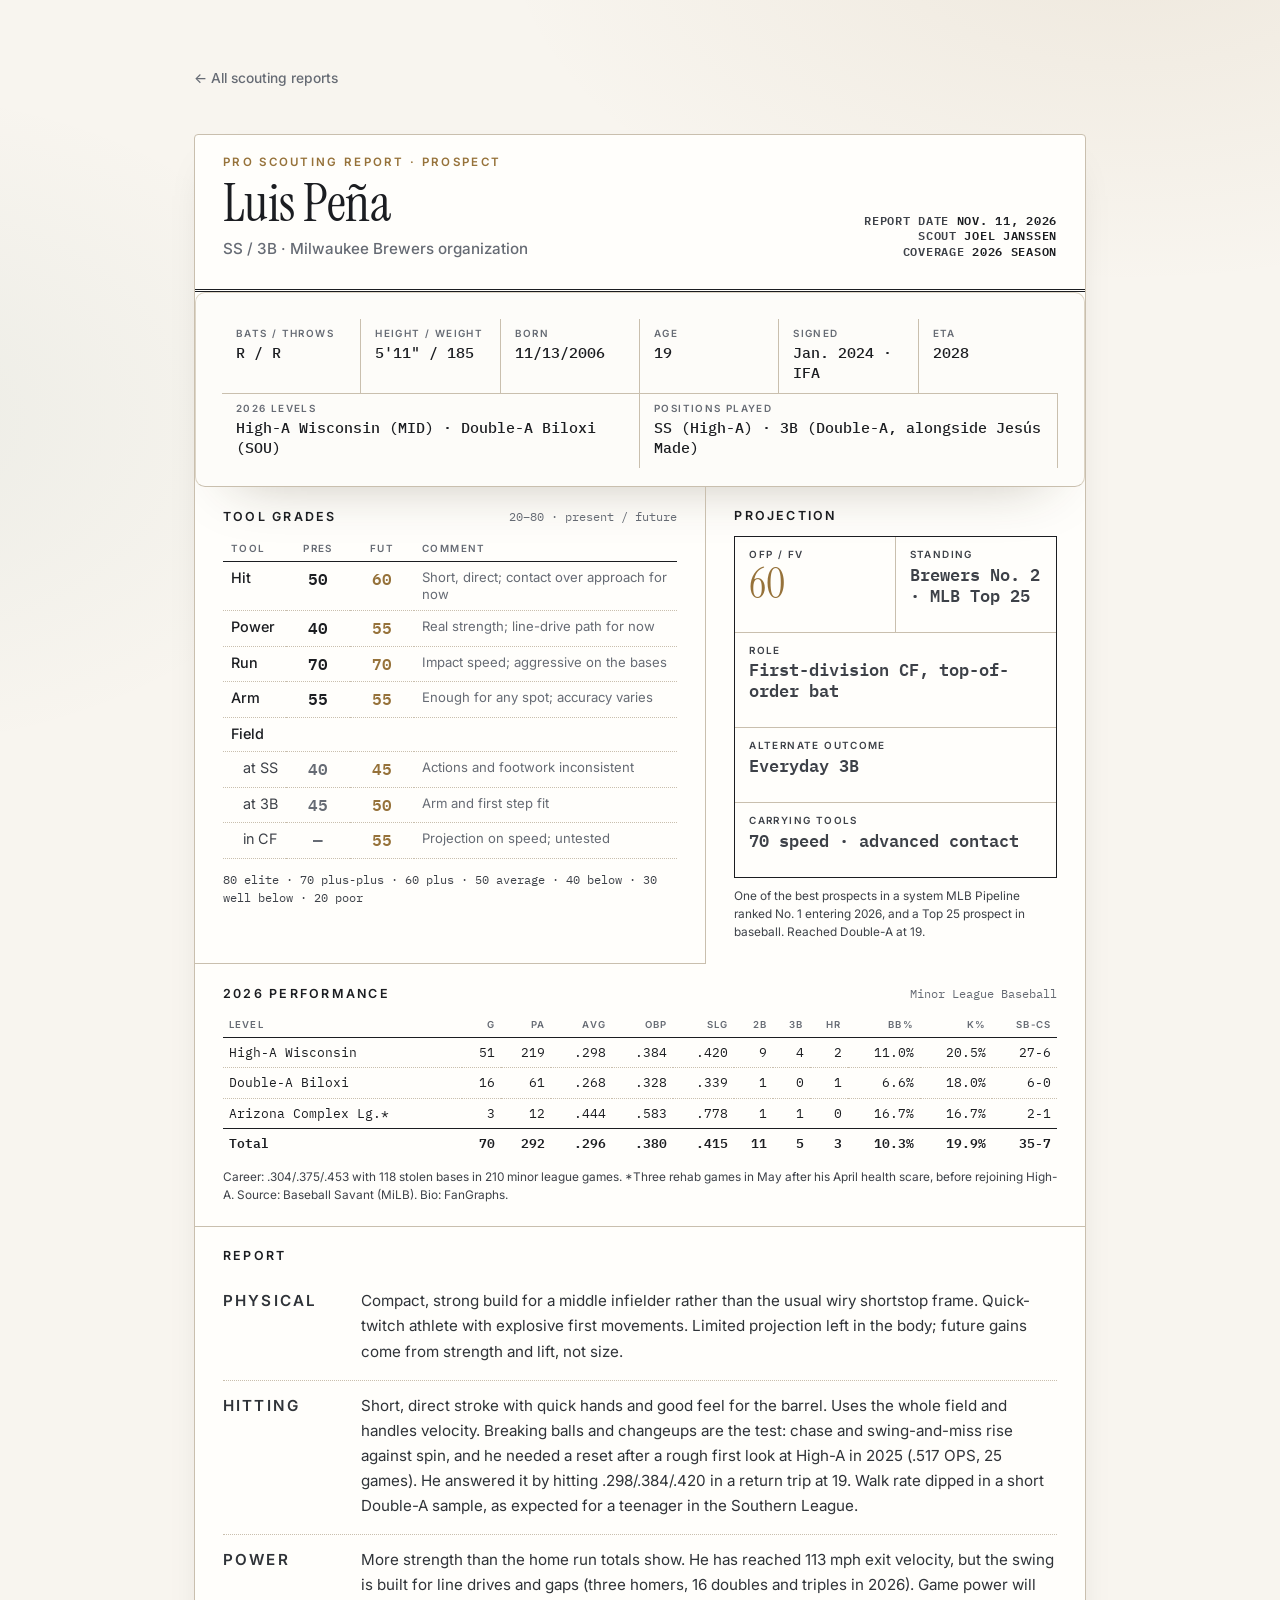
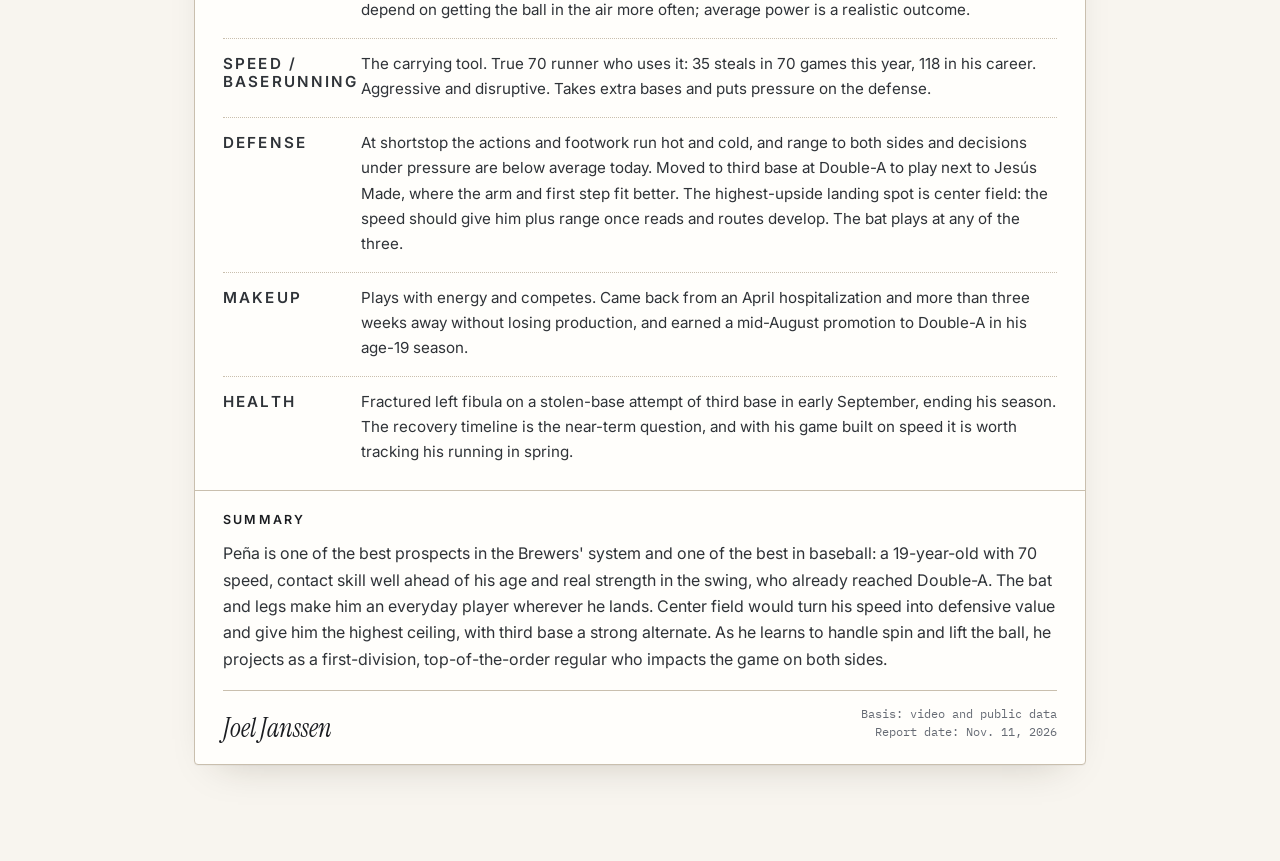
==== commit 5b03f8c4: "Peña report: hit future 60, OFP 60, first-division CF Co-Authored-By: Claude Opus 5.5 <noreply@anthr" ====
--- a/reports/2026-luis-pena.html
+++ b/reports/2026-luis-pena.html
@@ -138,7 +138,7 @@
         <table class="g">
           <thead><tr><th>Tool</th><th class="n">Pres</th><th class="n">Fut</th><th>Comment</th></tr></thead>
           <tbody>
-            <tr><td class="t">Hit</td><td class="n">50</td><td class="n fut">55</td><td class="c">Short, direct; contact over approach for now</td></tr>
+            <tr><td class="t">Hit</td><td class="n">50</td><td class="n fut">60</td><td class="c">Short, direct; contact over approach for now</td></tr>
             <tr><td class="t">Power</td><td class="n">40</td><td class="n fut">55</td><td class="c">Real strength; line-drive path for now</td></tr>
             <tr><td class="t">Run</td><td class="n">70</td><td class="n fut">70</td><td class="c">Impact speed; aggressive on the bases</td></tr>
             <tr><td class="t">Arm</td><td class="n">55</td><td class="n fut">55</td><td class="c">Enough for any spot; accuracy varies</td></tr>
@@ -154,9 +154,9 @@
       <section class="sec">
         <div class="sec-h"><h2>Projection</h2></div>
         <div class="ofp">
-          <div><p class="lbl">OFP / FV</p><p class="big">55</p></div>
+          <div><p class="lbl">OFP / FV</p><p class="big">60</p></div>
           <div><p class="lbl">Standing</p><p class="v">Brewers No. 2 · MLB Top 25</p></div>
-          <div class="wide"><p class="lbl">Role</p><p class="v">Everyday CF, top-of-order bat</p></div>
+          <div class="wide"><p class="lbl">Role</p><p class="v">First-division CF, top-of-order bat</p></div>
           <div class="wide"><p class="lbl">Alternate outcome</p><p class="v">Everyday 3B</p></div>
           <div class="wide"><p class="lbl">Carrying tools</p><p class="v">70 speed · advanced contact</p></div>
         </div>
@@ -193,7 +193,7 @@
 
     <section class="sec summary">
       <div class="sec-h"><h2>Summary</h2></div>
-      <p>Peña is one of the best prospects in the Brewers' system and one of the best in baseball: a 19-year-old with 70 speed, contact skill well ahead of his age and real strength in the swing, who already reached Double-A. The bat and legs make him an everyday player wherever he lands. Center field would turn his speed into defensive value and give him the highest ceiling, with third base a strong alternate. As he learns to handle spin and lift the ball, he projects as a top-of-the-order regular who impacts the game on both sides.</p>
+      <p>Peña is one of the best prospects in the Brewers' system and one of the best in baseball: a 19-year-old with 70 speed, contact skill well ahead of his age and real strength in the swing, who already reached Double-A. The bat and legs make him an everyday player wherever he lands. Center field would turn his speed into defensive value and give him the highest ceiling, with third base a strong alternate. As he learns to handle spin and lift the ball, he projects as a first-division, top-of-the-order regular who impacts the game on both sides.</p>
       <div class="sign">
         <span class="who">Joel Janssen</span>
         <span class="meta">Basis: video and public data<br>Report date: Nov. 11, 2026</span>
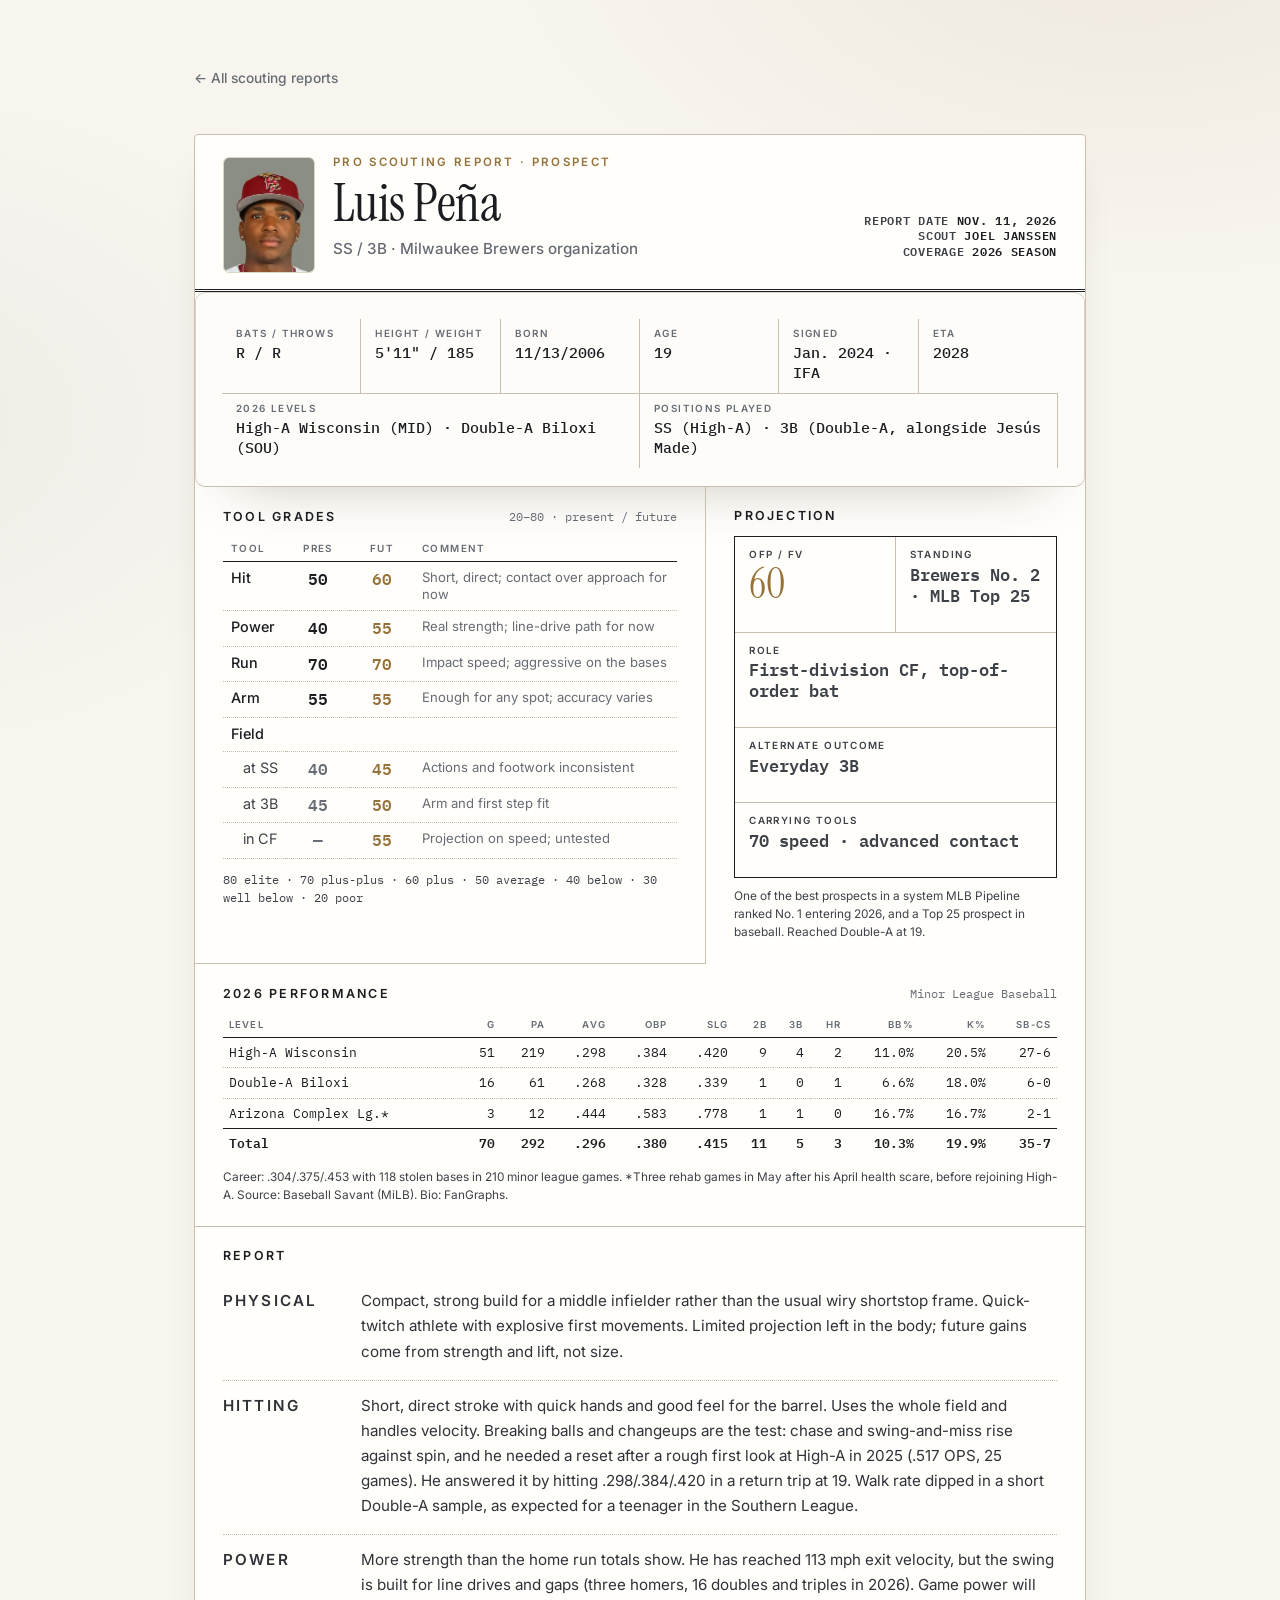
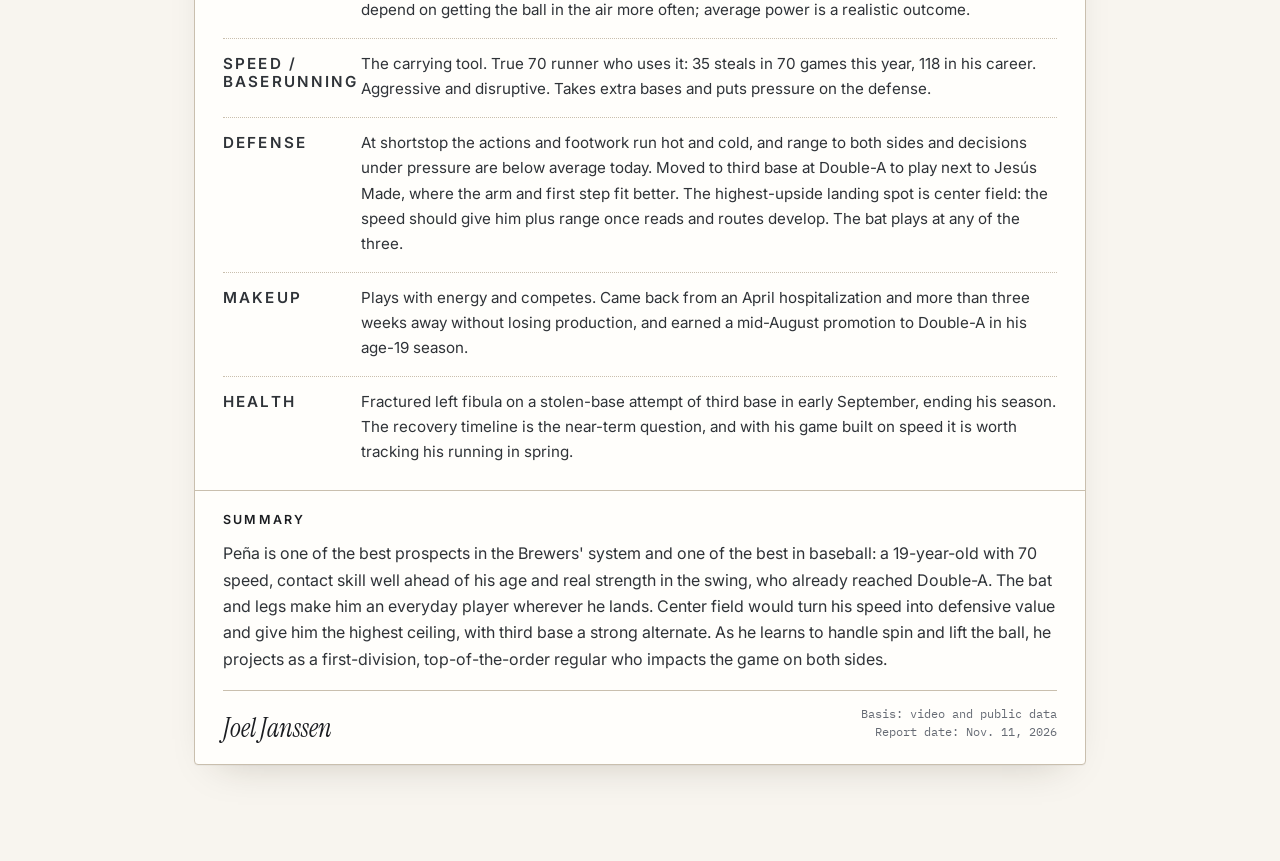
==== commit 0c495a6f: "Add Luis Peña headshot to scouting report list and report page Co-Authored-By: Claude Opus 5.5 <nore" ====
--- a/reports/2026-luis-pena.html
+++ b/reports/2026-luis-pena.html
@@ -10,7 +10,7 @@
   <link rel="preconnect" href="https://fonts.googleapis.com">
   <link rel="preconnect" href="https://fonts.gstatic.com" crossorigin>
   <link href="https://fonts.googleapis.com/css2?family=Instrument+Serif:ital@0;1&family=Inter:wght@400;500;600&family=IBM+Plex+Mono:wght@400;500;600&display=swap" rel="stylesheet">
-  <link rel="stylesheet" href="../styles.css?v=20261111222240">
+  <link rel="stylesheet" href="../styles.css?v=20261112144000">
   <style>
     .page.wide { max-width: 940px; }
     .sheet {
@@ -27,6 +27,8 @@
     .sheet-top .kind { font: 600 0.72rem/1 var(--sans); letter-spacing: .2em; text-transform: uppercase; color: var(--accent); margin-bottom: 8px; }
     .sheet-top h1 { font-size: clamp(2.3rem, 5vw, 3.3rem); margin: 0; }
     .sheet-top .org { font: 500 0.95rem/1.4 var(--sans); color: var(--muted); margin-top: 6px; }
+    .who { display: flex; align-items: flex-end; gap: 18px; }
+    .page .headshot { width: 92px; height: 116px; object-fit: cover; object-position: 50% 20%; border-radius: 6px; border: 1px solid var(--line); }
     .stamp {
       font: 600 0.74rem/1.35 var(--mono); text-transform: uppercase; letter-spacing: .06em; text-align: right; color: var(--muted);
     }
@@ -113,10 +115,13 @@
 
   <article class="sheet">
     <header class="sheet-top">
-      <div>
+      <div class="who">
+        <img class="headshot" src="../images/report-luis-pena.jpg" alt="Luis Peña" onerror="this.remove()">
+        <div>
         <p class="kind">Pro scouting report · Prospect</p>
         <h1>Luis Peña</h1>
         <p class="org">SS / 3B · Milwaukee Brewers organization</p>
+        </div>
       </div>
       <p class="stamp">Report date <b>Nov. 11, 2026</b><br>Scout <b>Joel Janssen</b><br>Coverage <b>2026 season</b></p>
     </header>
--- a/styles.css
+++ b/styles.css
@@ -29,7 +29,7 @@
     var(--bg);
   font: 400 16.5px/1.65 var(--sans); -webkit-font-smoothing: antialiased;
 }
-a { color: inherit; }
+a { color: inherit; text-decoration: none; }
 h1, h2, h3, h4 { margin: 0; font-weight: 400; text-wrap: balance; }
 h1, h2, .statement { font-family: var(--serif); letter-spacing: -0.01em; line-height: 1.06; }
 h1 { font-size: clamp(2.7rem, 6.2vw, 4.9rem); }
@@ -70,7 +70,7 @@
   transform: scaleX(0); transform-origin: 0 50%; transition: transform .35s var(--ease);
 }
 .top nav a:hover, .top nav a[aria-current="true"] { color: var(--ink); }
-.top nav a:hover::after, .top nav a[aria-current="true"]::after { transform: scaleX(1); }
+.top nav a::after { display: none; }
 .social { display: flex; gap: 8px; flex: none; }
 .social a {
   width: 34px; height: 34px; border-radius: 50%; border: 1px solid var(--line); display: grid; place-items: center;
@@ -130,9 +130,10 @@
 .field .main { stroke: var(--green); stroke-width: 1.8; }
 .field .accent { stroke: var(--accent); stroke-width: 2; }
 .field .route { fill: none; stroke: var(--accent); stroke-width: 1.4; stroke-dasharray: 3 5; stroke-linecap: round; }
-.field .marks circle { fill: var(--accent); opacity: .85; transform-box: fill-box; transform-origin: center; }
+.field .marks circle { fill: var(--accent); opacity: .9; transform-box: fill-box; transform-origin: center; }
 .js .field .draw { stroke-dasharray: 1; stroke-dashoffset: 1; }
 .js .field .route { opacity: 0; }
+.field .marks .opp { fill: var(--green); }
 .js .field .marks circle { transform: scale(0); }
 .js .field.on .draw { stroke-dashoffset: 0; transition: stroke-dashoffset 1.7s var(--ease); }
 .js .field.on .main { transition-delay: .25s; }
@@ -143,8 +144,11 @@
 .fields figcaption { display: flex; justify-content: space-between; align-items: center; margin-top: 16px; padding-top: 14px; border-top: 1px solid var(--line); font-size: 0.72rem; letter-spacing: 0.16em; text-transform: uppercase; color: var(--muted); }
 .field-name { transition: opacity .35s; }
 .ticks { display: flex; gap: 6px; }
-.ticks i { width: 18px; height: 2px; background: var(--line); transition: background-color .4s, width .4s var(--ease); }
-.ticks i.on { background: var(--accent); width: 30px; }
+.ticks button { width: 18px; height: 18px; padding: 8px 0; border: 0; background: var(--line); background-clip: content-box; cursor: pointer; transition: background-color .4s, width .4s var(--ease); }
+.ticks button:hover { background-color: var(--muted); }
+.ticks button.on { background-color: var(--accent); width: 30px; }
+.ticks button:focus-visible, .stage:focus-visible { outline: 2px solid var(--accent); outline-offset: 4px; }
+.stage { cursor: pointer; outline: none; }
 
 /* ---- moving band of focus areas ---- */
 .marquee { overflow: hidden; padding: 20px 0; border-top: 1px solid var(--line); border-bottom: 1px solid var(--line); margin: 0 calc(50% - 50vw); -webkit-mask-image: linear-gradient(90deg, transparent, #000 12%, #000 88%, transparent); mask-image: linear-gradient(90deg, transparent, #000 12%, #000 88%, transparent); }
@@ -185,10 +189,11 @@
 
 /* ---- scouting report list ---- */
 .reports { border-top: 1px solid var(--line); }
-.report { display: grid; grid-template-columns: 130px 1fr auto 28px; gap: 24px; align-items: center; padding: 24px 0; border-bottom: 1px solid var(--line); text-decoration: none; transition: padding .4s var(--ease), background-color .4s; }
+.report { display: grid; grid-template-columns: 130px 64px 1fr auto 28px; gap: 24px; align-items: center; padding: 24px 0; border-bottom: 1px solid var(--line); text-decoration: none; transition: padding .4s var(--ease), background-color .4s; }
 .report:hover { padding-left: 14px; padding-right: 14px; background: var(--accent-soft); }
 .report-sport, .report-date { font-size: 0.72rem; font-weight: 600; letter-spacing: 0.14em; text-transform: uppercase; color: var(--accent); }
 .report-date { color: var(--muted); }
+.report-photo { width: 64px; height: 80px; object-fit: cover; object-position: 50% 20%; border-radius: 6px; border: 1px solid var(--line); }
 .report-name { font: 400 1.6rem/1.15 var(--serif); }
 .report-name small { display: block; font: 400 0.9rem/1.4 var(--sans); color: var(--muted); margin-top: 4px; }
 .report-arrow { color: var(--accent); transition: transform .4s var(--ease); }
@@ -265,6 +270,9 @@
 /* ---- clubs ---- */
 .clubs { display: grid; grid-template-columns: repeat(2, 1fr); border-top: 1px solid var(--line); }
 .club { display: grid; grid-template-columns: 64px 1fr; gap: 22px; align-items: start; padding: 30px 28px 30px 0; border-bottom: 1px solid var(--line); transition: background-color .4s, padding-left .4s var(--ease); }
+a.club { text-decoration: none; color: inherit; }
+.club h3::after { content: " \2197"; font-size: 0.7em; color: var(--accent); opacity: 0; transition: opacity .3s; }
+.club:hover h3::after, .club:focus-visible h3::after { opacity: 1; }
 .club:nth-child(even) { padding-left: 28px; border-left: 1px solid var(--line); }
 .club:hover { background: var(--accent-soft); padding-left: 16px; }
 .club:nth-child(even):hover { padding-left: 36px; }
@@ -341,9 +349,12 @@
   .cards, .clubs { grid-template-columns: 1fr; }
   .gallery { grid-auto-flow: row; }
   .portrait { max-width: 100%; }
-  .report { grid-template-columns: 1fr 24px; gap: 6px 12px; }
-  .report-sport, .report-date { grid-column: 1; }
-  .report-arrow { grid-column: 2; grid-row: 1 / span 3; }
+  .report { grid-template-columns: 56px 1fr 24px; gap: 6px 14px; }
+  .report-sport { grid-column: 2; grid-row: 1; }
+  .report-name { grid-column: 2; grid-row: 2; }
+  .report-date { grid-column: 2; grid-row: 3; }
+  .report-photo { grid-column: 1; grid-row: 1 / span 3; width: 56px; height: 70px; }
+  .report-arrow { grid-column: 3; grid-row: 1 / span 3; }
   .club, .club:nth-child(even) { padding: 26px 0; border-left: 0; grid-template-columns: 52px 1fr; gap: 18px; }
   .club:hover, .club:nth-child(even):hover { padding-left: 8px; }
   .club-mark { width: 52px; height: 52px; font-size: 0.95rem; }
@@ -384,7 +395,8 @@
 .field .ball { fill: var(--ink); opacity: 0; transition: opacity .3s; }
 .field.live .ball { opacity: 1; }
 .field.hit .ball { opacity: 0; }
-.field.hit .marks circle:first-child { animation: hit .8s var(--ease); }
+.field .target { transform-box: fill-box; transform-origin: center; }
+.field.hit .target { animation: hit .8s var(--ease); }
 @keyframes hit { 0% { transform: scale(1); } 35% { transform: scale(1.8); } 100% { transform: scale(1); } }
 
 /* section headings: the rule draws across */
